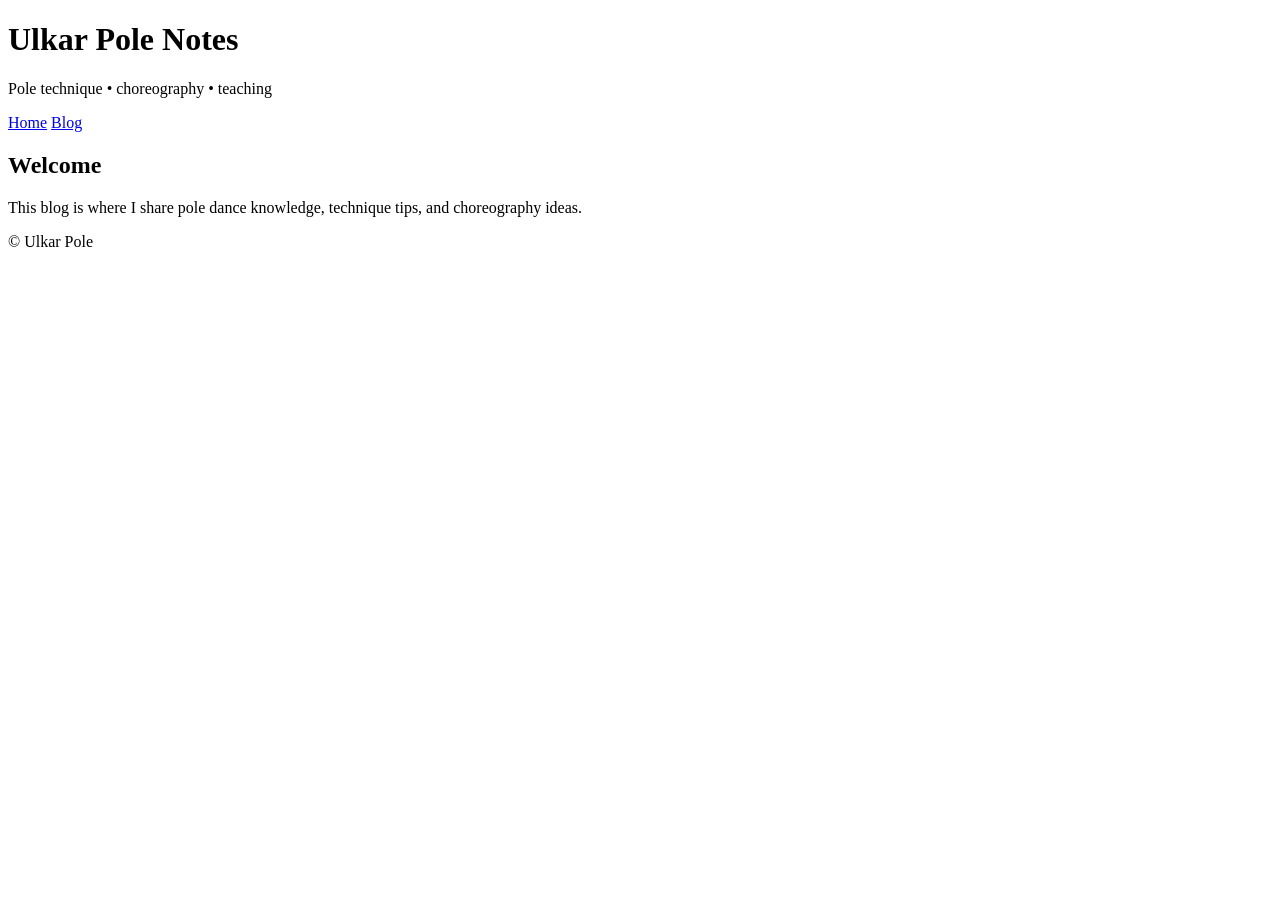
==== index.html @ 2f4f3c85 "Hello World" ====
<!DOCTYPE html>
<html>
<head>
<title>Ulkar Pole Notes</title>
<link rel="stylesheet" href="style.css">
</head>

<body>

<header>
<h1>Ulkar Pole Notes</h1>
<p>Pole technique • choreography • teaching</p>
</header>

<nav>
<a href="index.html">Home</a>
<a href="posts.html">Blog</a>
</nav>

<section>

<h2>Welcome</h2>

<p>This blog is where I share pole dance knowledge, technique tips, and choreography ideas.</p>

</section>

<footer>
<p>© Ulkar Pole</p>
</footer>

</body>
</html>
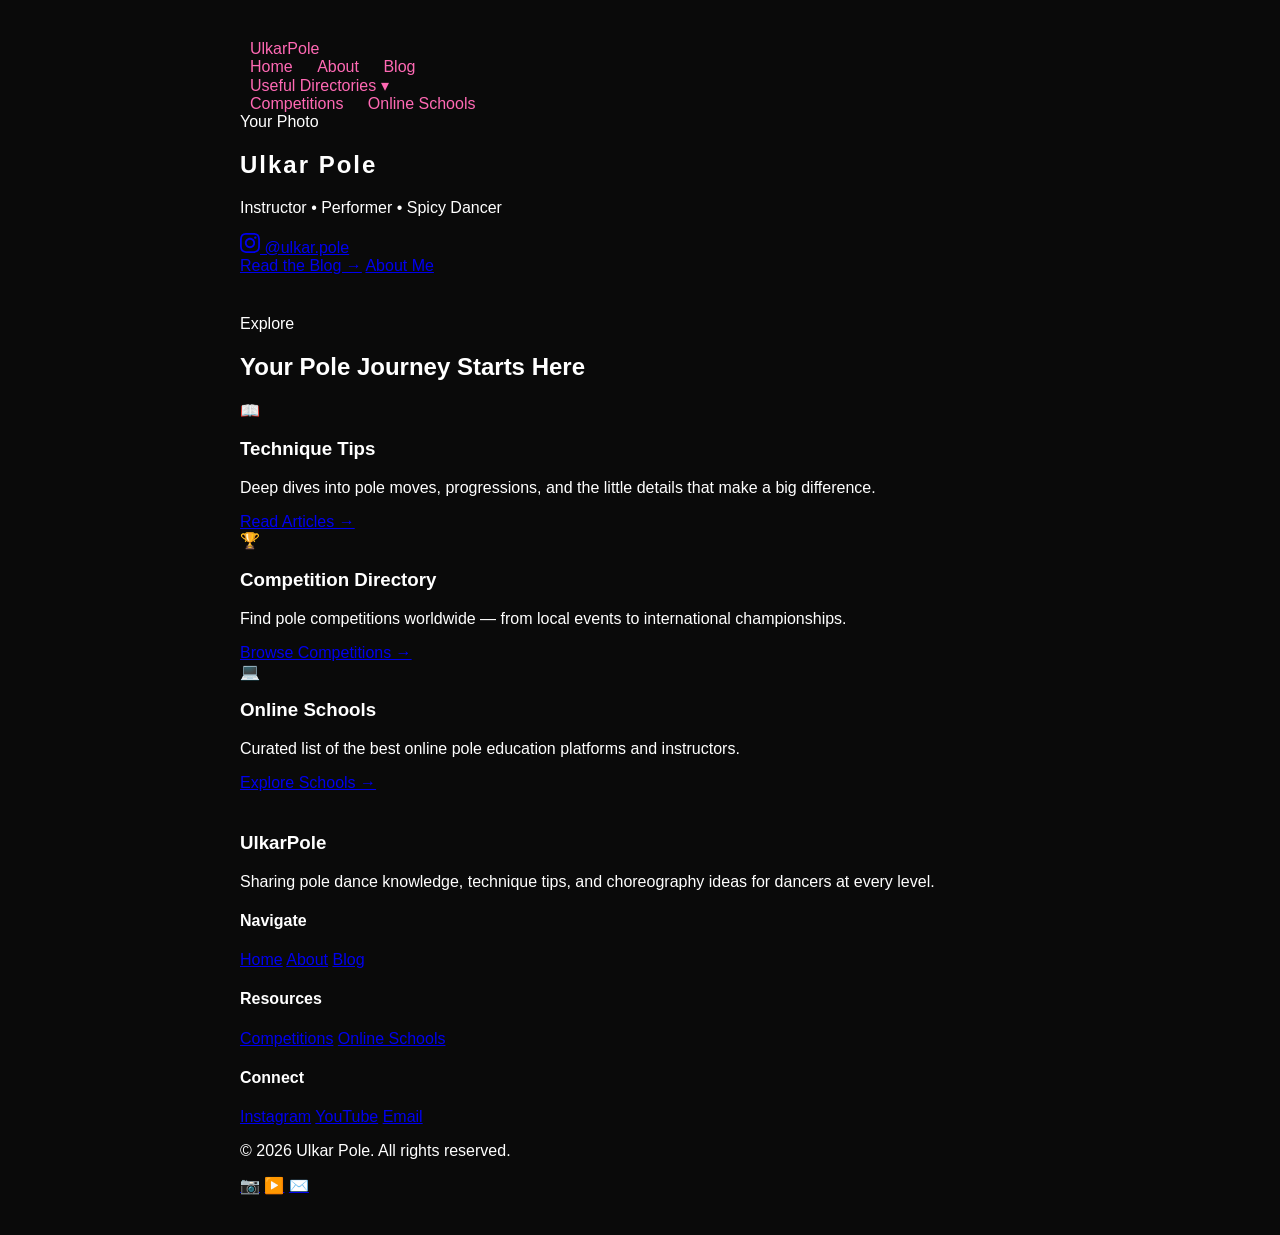
==== commit 51e0e0be: "Update index.html" ====
--- a/index.html
+++ b/index.html
@@ -1,33 +1,137 @@
 <!DOCTYPE html>
-<html>
+<html lang="en">
 <head>
-<title>Ulkar Pole Notes</title>
-<link rel="stylesheet" href="style.css">
+  <meta charset="UTF-8">
+  <meta name="viewport" content="width=device-width, initial-scale=1.0">
+  <title>Ulkar Pole | Pole Dance Technique & Artistry</title>
+  <link rel="stylesheet" href="styles.css">
+  <link rel="preconnect" href="https://fonts.googleapis.com">
+  <link rel="preconnect" href="https://fonts.gstatic.com" crossorigin>
+  <link href="https://fonts.googleapis.com/css2?family=Outfit:wght@300;400;500;600;700;800&family=Playfair+Display:ital,wght@0,400;0,600;1,400&display=swap" rel="stylesheet">
 </head>
 
 <body>
 
-<header>
-<h1>Ulkar Pole Notes</h1>
-<p>Pole technique • choreography • teaching</p>
-</header>
+  <!-- Navigation -->
+  <nav>
+    <a href="index.html" class="nav-logo">Ulkar<span>Pole</span></a>
+    <div class="nav-links">
+      <a href="index.html" class="active">Home</a>
+      <a href="about.html">About</a>
+      <a href="blog.html">Blog</a>
+      <div class="nav-dropdown">
+        <a href="#" class="nav-dropdown-trigger">Useful Directories ▾</a>
+        <div class="nav-dropdown-menu">
+          <a href="competitions.html">Competitions</a>
+          <a href="schools.html">Online Schools</a>
+        </div>
+      </div>
+    </div>
+    <div class="nav-toggle" onclick="toggleMenu()">
+      <span></span>
+      <span></span>
+      <span></span>
+    </div>
+  </nav>
 
-<nav>
-<a href="index.html">Home</a>
-<a href="posts.html">Blog</a>
-</nav>
+  <!-- Hero Section -->
+  <section class="hero">
+    <div class="hero-content">
+      <!-- Profile Photo -->
+      <div class="hero-photo">
+        <img src="images/profile.jpg" alt="Ulkar" onerror="this.style.display='none'; this.nextElementSibling.style.display='flex';">
+        <div class="hero-photo-placeholder">
+          <span>Your Photo</span>
+        </div>
+      </div>
+      
+      <h1>Ulkar Pole</h1>
+      <p class="tagline">Instructor • Performer • Spicy Dancer</p>
+      
+      <!-- Instagram Link -->
+      <a href="https://instagram.com/ulkar.pole" target="_blank" class="instagram-link">
+        <svg width="20" height="20" viewBox="0 0 24 24" fill="currentColor">
+          <path d="M12 2.163c3.204 0 3.584.012 4.85.07 3.252.148 4.771 1.691 4.919 4.919.058 1.265.069 1.645.069 4.849 0 3.205-.012 3.584-.069 4.849-.149 3.225-1.664 4.771-4.919 4.919-1.266.058-1.644.07-4.85.07-3.204 0-3.584-.012-4.849-.07-3.26-.149-4.771-1.699-4.919-4.92-.058-1.265-.07-1.644-.07-4.849 0-3.204.013-3.583.07-4.849.149-3.227 1.664-4.771 4.919-4.919 1.266-.057 1.645-.069 4.849-.069zm0-2.163c-3.259 0-3.667.014-4.947.072-4.358.2-6.78 2.618-6.98 6.98-.059 1.281-.073 1.689-.073 4.948 0 3.259.014 3.668.072 4.948.2 4.358 2.618 6.78 6.98 6.98 1.281.058 1.689.072 4.948.072 3.259 0 3.668-.014 4.948-.072 4.354-.2 6.782-2.618 6.979-6.98.059-1.28.073-1.689.073-4.948 0-3.259-.014-3.667-.072-4.947-.196-4.354-2.617-6.78-6.979-6.98-1.281-.059-1.69-.073-4.949-.073zm0 5.838c-3.403 0-6.162 2.759-6.162 6.162s2.759 6.163 6.162 6.163 6.162-2.759 6.162-6.163c0-3.403-2.759-6.162-6.162-6.162zm0 10.162c-2.209 0-4-1.79-4-4 0-2.209 1.791-4 4-4s4 1.791 4 4c0 2.21-1.791 4-4 4zm6.406-11.845c-.796 0-1.441.645-1.441 1.44s.645 1.44 1.441 1.44c.795 0 1.439-.645 1.439-1.44s-.644-1.44-1.439-1.44z"/>
+        </svg>
+        @ulkar.pole
+      </a>
+      
+      <div class="hero-buttons">
+        <a href="blog.html" class="btn btn-primary">Read the Blog →</a>
+        <a href="about.html" class="btn btn-secondary">About Me</a>
+      </div>
+    </div>
+  </section>
 
-<section>
+  <!-- Featured Section -->
+  <section class="container">
+    <span class="section-title">Explore</span>
+    <h2 class="section-heading">Your Pole Journey Starts Here</h2>
+    
+    <div class="cards-grid">
+      <div class="card">
+        <div class="card-icon">📖</div>
+        <h3>Technique Tips</h3>
+        <p>Deep dives into pole moves, progressions, and the little details that make a big difference.</p>
+        <a href="blog.html" class="card-link">Read Articles →</a>
+      </div>
+      
+      <div class="card">
+        <div class="card-icon">🏆</div>
+        <h3>Competition Directory</h3>
+        <p>Find pole competitions worldwide — from local events to international championships.</p>
+        <a href="competitions.html" class="card-link">Browse Competitions →</a>
+      </div>
+      
+      <div class="card">
+        <div class="card-icon">💻</div>
+        <h3>Online Schools</h3>
+        <p>Curated list of the best online pole education platforms and instructors.</p>
+        <a href="schools.html" class="card-link">Explore Schools →</a>
+      </div>
+    </div>
+  </section>
 
-<h2>Welcome</h2>
+  <!-- Footer -->
+  <footer>
+    <div class="footer-content">
+      <div class="footer-brand">
+        <h3>Ulkar<span>Pole</span></h3>
+        <p>Sharing pole dance knowledge, technique tips, and choreography ideas for dancers at every level.</p>
+      </div>
+      <div class="footer-links">
+        <h4>Navigate</h4>
+        <a href="index.html">Home</a>
+        <a href="about.html">About</a>
+        <a href="blog.html">Blog</a>
+      </div>
+      <div class="footer-links">
+        <h4>Resources</h4>
+        <a href="competitions.html">Competitions</a>
+        <a href="schools.html">Online Schools</a>
+      </div>
+      <div class="footer-links">
+        <h4>Connect</h4>
+        <a href="#">Instagram</a>
+        <a href="#">YouTube</a>
+        <a href="#">Email</a>
+      </div>
+    </div>
+    <div class="footer-bottom">
+      <p>© 2026 Ulkar Pole. All rights reserved.</p>
+      <div class="social-links">
+        <a href="#" title="Instagram">📷</a>
+        <a href="#" title="YouTube">▶️</a>
+        <a href="#" title="Email">✉️</a>
+      </div>
+    </div>
+  </footer>
 
-<p>This blog is where I share pole dance knowledge, technique tips, and choreography ideas.</p>
-
-</section>
-
-<footer>
-<p>© Ulkar Pole</p>
-</footer>
+  <script>
+    function toggleMenu() {
+      document.querySelector('.nav-links').classList.toggle('active');
+    }
+  </script>
 
 </body>
-</html>+</html>
--- a/styles.css
+++ b/styles.css
@@ -0,0 +1,27 @@
+body {
+font-family: Arial;
+background: #0a0a0a;
+color: white;
+max-width: 800px;
+margin: auto;
+padding: 40px;
+}
+
+header {
+text-align: center;
+margin-bottom: 40px;
+}
+
+nav a {
+margin: 10px;
+color: hotpink;
+text-decoration: none;
+}
+
+section {
+margin-bottom: 40px;
+}
+
+h1 {
+letter-spacing: 2px;
+}
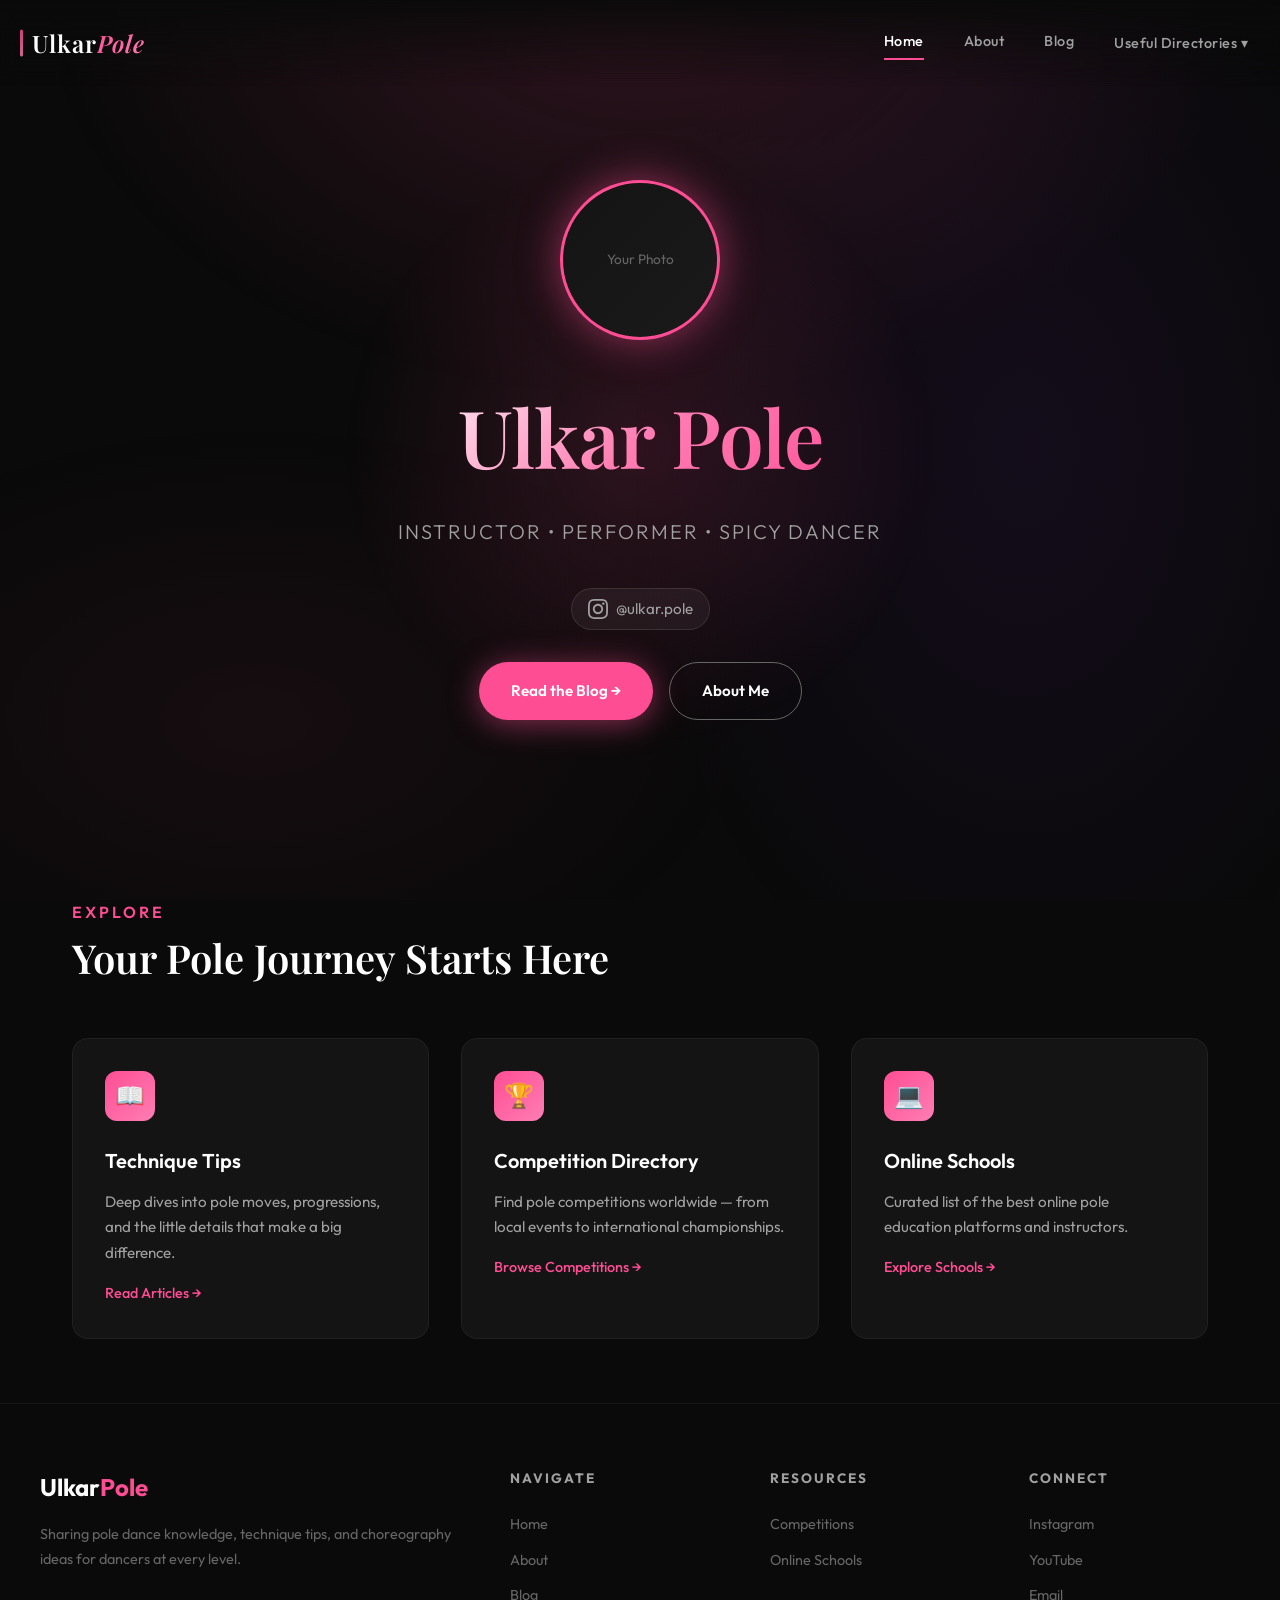
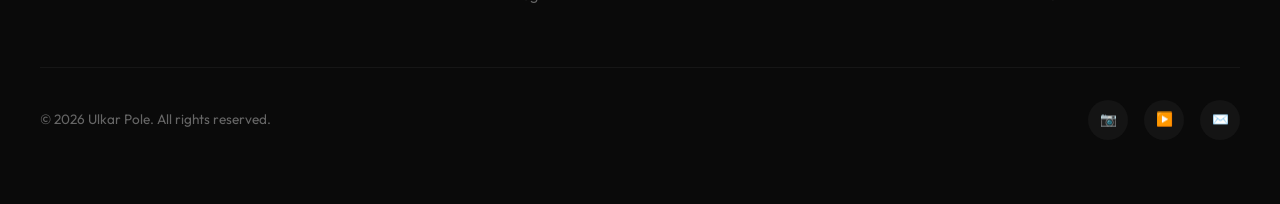
==== commit a1bea476: "updated site" ====
--- a/index.html
+++ b/index.html
@@ -134,4 +134,4 @@
   </script>
 
 </body>
-</html>
+</html>
--- a/styles.css
+++ b/styles.css
@@ -1,27 +1,1036 @@
+/* ===== CSS RESET & BASE ===== */
+*, *::before, *::after {
+  box-sizing: border-box;
+  margin: 0;
+  padding: 0;
+}
+
+:root {
+  --bg-dark: #0a0a0a;
+  --bg-card: #141414;
+  --bg-card-hover: #1a1a1a;
+  --accent: #ff4d94;
+  --accent-glow: #ff4d9480;
+  --accent-light: #ff7eb3;
+  --text-primary: #ffffff;
+  --text-secondary: #a0a0a0;
+  --text-muted: #666666;
+  --spotlight-1: radial-gradient(ellipse 600px 400px at 50% 0%, rgba(255, 77, 148, 0.15), transparent);
+  --spotlight-2: radial-gradient(ellipse 400px 600px at 80% 50%, rgba(138, 43, 226, 0.08), transparent);
+  --spotlight-3: radial-gradient(ellipse 500px 300px at 20% 80%, rgba(255, 77, 148, 0.05), transparent);
+}
+
+html {
+  scroll-behavior: smooth;
+}
+
 body {
-font-family: Arial;
-background: #0a0a0a;
-color: white;
-max-width: 800px;
-margin: auto;
-padding: 40px;
-}
-
-header {
-text-align: center;
-margin-bottom: 40px;
-}
-
-nav a {
-margin: 10px;
-color: hotpink;
-text-decoration: none;
-}
-
+  font-family: 'Outfit', -apple-system, BlinkMacSystemFont, 'Segoe UI', Roboto, sans-serif;
+  background: var(--bg-dark);
+  color: var(--text-primary);
+  line-height: 1.6;
+  min-height: 100vh;
+  overflow-x: hidden;
+}
+
+/* ===== SPOTLIGHT BACKGROUND ===== */
+body::before {
+  content: '';
+  position: fixed;
+  top: 0;
+  left: 0;
+  right: 0;
+  bottom: 0;
+  background: 
+    var(--spotlight-1),
+    var(--spotlight-2),
+    var(--spotlight-3);
+  pointer-events: none;
+  z-index: -1;
+}
+
+/* ===== NAVIGATION ===== */
+nav {
+  position: fixed;
+  top: 0;
+  left: 0;
+  right: 0;
+  z-index: 1000;
+  padding: 1.5rem 2rem;
+  display: flex;
+  justify-content: space-between;
+  align-items: center;
+  background: linear-gradient(to bottom, rgba(10, 10, 10, 0.95), transparent);
+  backdrop-filter: blur(10px);
+}
+
+.nav-logo {
+  font-family: 'Playfair Display', serif;
+  font-size: 1.5rem;
+  font-weight: 600;
+  color: var(--text-primary);
+  text-decoration: none;
+  letter-spacing: 1px;
+  position: relative;
+  display: inline-flex;
+  align-items: center;
+  transition: all 0.3s ease;
+}
+
+.nav-logo::before {
+  content: '';
+  position: absolute;
+  left: -12px;
+  top: 50%;
+  transform: translateY(-50%);
+  width: 3px;
+  height: 70%;
+  background: linear-gradient(to bottom, var(--accent), var(--accent-light));
+  border-radius: 2px;
+  opacity: 0.8;
+}
+
+.nav-logo span {
+  background: linear-gradient(135deg, var(--accent), var(--accent-light));
+  -webkit-background-clip: text;
+  -webkit-text-fill-color: transparent;
+  background-clip: text;
+  font-style: italic;
+}
+
+.nav-logo:hover {
+  transform: translateX(3px);
+}
+
+.nav-logo:hover::before {
+  height: 100%;
+  opacity: 1;
+}
+
+.nav-links {
+  display: flex;
+  gap: 2.5rem;
+}
+
+.nav-links a {
+  color: var(--text-secondary);
+  text-decoration: none;
+  font-size: 0.9rem;
+  font-weight: 500;
+  letter-spacing: 0.5px;
+  transition: color 0.3s ease;
+  position: relative;
+}
+
+.nav-links a::after {
+  content: '';
+  position: absolute;
+  bottom: -4px;
+  left: 0;
+  width: 0;
+  height: 2px;
+  background: var(--accent);
+  transition: width 0.3s ease;
+}
+
+.nav-links a:hover,
+.nav-links a.active {
+  color: var(--text-primary);
+}
+
+.nav-links a:hover::after,
+.nav-links a.active::after {
+  width: 100%;
+}
+
+/* Navigation Dropdown */
+.nav-dropdown {
+  position: relative;
+}
+
+.nav-dropdown-trigger {
+  cursor: pointer;
+}
+
+.nav-dropdown-trigger::after {
+  display: none !important;
+}
+
+.nav-dropdown-menu {
+  position: absolute;
+  top: 100%;
+  left: 50%;
+  transform: translateX(-50%);
+  background: rgba(20, 20, 20, 0.98);
+  border: 1px solid rgba(255, 255, 255, 0.1);
+  border-radius: 12px;
+  padding: 0.75rem 0;
+  min-width: 180px;
+  opacity: 0;
+  visibility: hidden;
+  transition: all 0.3s ease;
+  margin-top: 0.5rem;
+  backdrop-filter: blur(10px);
+}
+
+.nav-dropdown:hover .nav-dropdown-menu {
+  opacity: 1;
+  visibility: visible;
+}
+
+.nav-dropdown-menu a {
+  display: block;
+  padding: 0.6rem 1.25rem;
+  font-size: 0.85rem;
+}
+
+.nav-dropdown-menu a::after {
+  display: none;
+}
+
+.nav-dropdown-menu a:hover {
+  background: rgba(255, 77, 148, 0.1);
+}
+
+/* Mobile Menu */
+.nav-toggle {
+  display: none;
+  flex-direction: column;
+  gap: 5px;
+  cursor: pointer;
+  padding: 5px;
+}
+
+.nav-toggle span {
+  width: 25px;
+  height: 2px;
+  background: var(--text-primary);
+  transition: all 0.3s ease;
+}
+
+/* ===== HERO SECTION ===== */
+.hero {
+  min-height: 100vh;
+  display: flex;
+  flex-direction: column;
+  justify-content: center;
+  align-items: center;
+  text-align: center;
+  padding: 2rem;
+  position: relative;
+}
+
+.hero::before {
+  content: '';
+  position: absolute;
+  width: 600px;
+  height: 600px;
+  background: radial-gradient(circle, var(--accent-glow), transparent 70%);
+  top: 50%;
+  left: 50%;
+  transform: translate(-50%, -50%);
+  opacity: 0.3;
+  animation: pulse 8s ease-in-out infinite;
+}
+
+@keyframes pulse {
+  0%, 100% { transform: translate(-50%, -50%) scale(1); opacity: 0.3; }
+  50% { transform: translate(-50%, -50%) scale(1.1); opacity: 0.4; }
+}
+
+.hero-content {
+  position: relative;
+  z-index: 1;
+  max-width: 800px;
+}
+
+/* Hero Photo */
+.hero-photo {
+  width: 160px;
+  height: 160px;
+  margin: 0 auto 2rem;
+  position: relative;
+}
+
+.hero-photo img {
+  width: 100%;
+  height: 100%;
+  object-fit: cover;
+  border-radius: 50%;
+  border: 3px solid var(--accent);
+  box-shadow: 0 0 40px var(--accent-glow);
+}
+
+.hero-photo-placeholder {
+  width: 100%;
+  height: 100%;
+  border-radius: 50%;
+  background: linear-gradient(135deg, var(--bg-card) 0%, var(--bg-card-hover) 100%);
+  border: 3px solid var(--accent);
+  box-shadow: 0 0 40px var(--accent-glow);
+  display: flex;
+  align-items: center;
+  justify-content: center;
+  color: var(--text-muted);
+  font-size: 0.85rem;
+  text-align: center;
+}
+
+/* Instagram Link */
+.instagram-link {
+  display: inline-flex;
+  align-items: center;
+  gap: 0.5rem;
+  color: var(--text-secondary);
+  text-decoration: none;
+  font-size: 0.95rem;
+  margin-bottom: 2rem;
+  padding: 0.5rem 1rem;
+  border-radius: 30px;
+  background: rgba(255, 255, 255, 0.05);
+  border: 1px solid rgba(255, 255, 255, 0.1);
+  transition: all 0.3s ease;
+}
+
+.instagram-link:hover {
+  color: var(--accent);
+  border-color: var(--accent);
+  background: rgba(255, 77, 148, 0.1);
+}
+
+.instagram-link svg {
+  transition: transform 0.3s ease;
+}
+
+.instagram-link:hover svg {
+  transform: scale(1.1);
+}
+
+.hero h1 {
+  font-family: 'Playfair Display', Georgia, serif;
+  font-size: clamp(2.5rem, 8vw, 5rem);
+  font-weight: 600;
+  letter-spacing: -1px;
+  margin-bottom: 1rem;
+  background: linear-gradient(135deg, var(--text-primary) 0%, var(--accent-light) 50%, var(--accent) 100%);
+  -webkit-background-clip: text;
+  -webkit-text-fill-color: transparent;
+  background-clip: text;
+}
+
+.hero .tagline {
+  font-size: clamp(1rem, 2.5vw, 1.25rem);
+  color: var(--text-secondary);
+  margin-bottom: 2.5rem;
+  font-weight: 300;
+  letter-spacing: 2px;
+  text-transform: uppercase;
+}
+
+.hero-buttons {
+  display: flex;
+  gap: 1rem;
+  justify-content: center;
+  flex-wrap: wrap;
+}
+
+/* ===== BUTTONS ===== */
+.btn {
+  display: inline-flex;
+  align-items: center;
+  gap: 0.5rem;
+  padding: 1rem 2rem;
+  border-radius: 50px;
+  font-size: 0.95rem;
+  font-weight: 600;
+  text-decoration: none;
+  transition: all 0.3s ease;
+  cursor: pointer;
+  border: none;
+}
+
+.btn-primary {
+  background: var(--accent);
+  color: var(--text-primary);
+  box-shadow: 0 4px 30px var(--accent-glow);
+}
+
+.btn-primary:hover {
+  transform: translateY(-2px);
+  box-shadow: 0 8px 40px var(--accent-glow);
+}
+
+.btn-secondary {
+  background: transparent;
+  color: var(--text-primary);
+  border: 1px solid var(--text-muted);
+}
+
+.btn-secondary:hover {
+  border-color: var(--accent);
+  color: var(--accent);
+}
+
+/* ===== CONTAINER ===== */
+.container {
+  max-width: 1200px;
+  margin: 0 auto;
+  padding: 0 2rem;
+}
+
+/* ===== PAGE HEADER ===== */
+.page-header {
+  padding: 8rem 2rem 4rem;
+  text-align: center;
+  position: relative;
+}
+
+.page-header::before {
+  content: '';
+  position: absolute;
+  width: 400px;
+  height: 400px;
+  background: radial-gradient(circle, var(--accent-glow), transparent 70%);
+  top: 0;
+  left: 50%;
+  transform: translateX(-50%);
+  opacity: 0.2;
+}
+
+.page-header h1 {
+  font-family: 'Playfair Display', Georgia, serif;
+  font-size: clamp(2rem, 5vw, 3.5rem);
+  font-weight: 600;
+  margin-bottom: 1rem;
+  position: relative;
+}
+
+.page-header p {
+  color: var(--text-secondary);
+  font-size: 1.1rem;
+  max-width: 600px;
+  margin: 0 auto;
+  position: relative;
+}
+
+/* ===== SECTIONS ===== */
 section {
-margin-bottom: 40px;
-}
-
-h1 {
-letter-spacing: 2px;
+  padding: 5rem 0;
+}
+
+.section-title {
+  font-size: 1rem;
+  font-weight: 600;
+  color: var(--accent);
+  text-transform: uppercase;
+  letter-spacing: 3px;
+  margin-bottom: 0.5rem;
+}
+
+.section-heading {
+  font-family: 'Playfair Display', Georgia, serif;
+  font-size: clamp(1.75rem, 4vw, 2.5rem);
+  font-weight: 600;
+  margin-bottom: 3rem;
+}
+
+/* ===== CARDS GRID ===== */
+.cards-grid {
+  display: grid;
+  grid-template-columns: repeat(auto-fill, minmax(320px, 1fr));
+  gap: 2rem;
+}
+
+.card {
+  background: var(--bg-card);
+  border-radius: 16px;
+  padding: 2rem;
+  border: 1px solid rgba(255, 255, 255, 0.05);
+  transition: all 0.3s ease;
+  position: relative;
+  overflow: hidden;
+}
+
+.card::before {
+  content: '';
+  position: absolute;
+  top: 0;
+  left: 0;
+  right: 0;
+  height: 3px;
+  background: linear-gradient(90deg, var(--accent), var(--accent-light));
+  opacity: 0;
+  transition: opacity 0.3s ease;
+}
+
+.card:hover {
+  background: var(--bg-card-hover);
+  transform: translateY(-4px);
+  border-color: rgba(255, 77, 148, 0.2);
+}
+
+.card:hover::before {
+  opacity: 1;
+}
+
+.card-icon {
+  width: 50px;
+  height: 50px;
+  background: linear-gradient(135deg, var(--accent), var(--accent-light));
+  border-radius: 12px;
+  display: flex;
+  align-items: center;
+  justify-content: center;
+  font-size: 1.5rem;
+  margin-bottom: 1.5rem;
+}
+
+.card h3 {
+  font-size: 1.25rem;
+  font-weight: 600;
+  margin-bottom: 0.75rem;
+}
+
+.card p {
+  color: var(--text-secondary);
+  font-size: 0.95rem;
+  line-height: 1.7;
+}
+
+.card-meta {
+  display: flex;
+  gap: 1rem;
+  margin-top: 1.5rem;
+  padding-top: 1.5rem;
+  border-top: 1px solid rgba(255, 255, 255, 0.05);
+}
+
+.card-tag {
+  font-size: 0.8rem;
+  padding: 0.25rem 0.75rem;
+  background: rgba(255, 77, 148, 0.15);
+  color: var(--accent-light);
+  border-radius: 20px;
+}
+
+.card-link {
+  color: var(--accent);
+  text-decoration: none;
+  font-size: 0.9rem;
+  font-weight: 500;
+  display: inline-flex;
+  align-items: center;
+  gap: 0.5rem;
+  margin-top: 1rem;
+  transition: gap 0.3s ease;
+}
+
+.card-link:hover {
+  gap: 0.75rem;
+}
+
+/* ===== ABOUT PAGE ===== */
+.about-content {
+  display: grid;
+  grid-template-columns: 1fr 1.5fr;
+  gap: 4rem;
+  align-items: start;
+  padding: 2rem 0 5rem;
+}
+
+.about-image {
+  position: relative;
+}
+
+.about-image-placeholder {
+  aspect-ratio: 3/4;
+  background: linear-gradient(135deg, var(--bg-card) 0%, var(--bg-card-hover) 100%);
+  border-radius: 20px;
+  border: 1px solid rgba(255, 255, 255, 0.05);
+  display: flex;
+  align-items: center;
+  justify-content: center;
+  color: var(--text-muted);
+  font-size: 3rem;
+  position: relative;
+  overflow: hidden;
+}
+
+.about-image-placeholder::before {
+  content: '';
+  position: absolute;
+  inset: 0;
+  background: linear-gradient(135deg, transparent, var(--accent-glow));
+  opacity: 0.3;
+}
+
+.about-text h2 {
+  font-size: 2rem;
+  margin-bottom: 1.5rem;
+}
+
+.about-text p {
+  color: var(--text-secondary);
+  margin-bottom: 1.5rem;
+  font-size: 1.05rem;
+  line-height: 1.8;
+}
+
+.about-stats {
+  display: grid;
+  grid-template-columns: repeat(3, 1fr);
+  gap: 2rem;
+  margin-top: 3rem;
+  padding-top: 3rem;
+  border-top: 1px solid rgba(255, 255, 255, 0.1);
+}
+
+.stat {
+  text-align: center;
+}
+
+.stat-number {
+  font-size: 2.5rem;
+  font-weight: 700;
+  color: var(--accent);
+  display: block;
+}
+
+.stat-label {
+  font-size: 0.85rem;
+  color: var(--text-muted);
+  text-transform: uppercase;
+  letter-spacing: 1px;
+}
+
+/* ===== DIRECTORY LISTS ===== */
+.directory-filters {
+  display: flex;
+  gap: 1rem;
+  flex-wrap: wrap;
+  margin-bottom: 3rem;
+}
+
+.filter-btn {
+  padding: 0.6rem 1.25rem;
+  background: var(--bg-card);
+  border: 1px solid rgba(255, 255, 255, 0.1);
+  color: var(--text-secondary);
+  border-radius: 30px;
+  font-size: 0.85rem;
+  cursor: pointer;
+  transition: all 0.3s ease;
+}
+
+.filter-btn:hover,
+.filter-btn.active {
+  background: var(--accent);
+  color: var(--text-primary);
+  border-color: var(--accent);
+}
+
+.directory-item {
+  display: grid;
+  grid-template-columns: auto 1fr auto;
+  gap: 1.5rem;
+  align-items: center;
+  padding: 1.5rem 2rem;
+  background: var(--bg-card);
+  border-radius: 12px;
+  margin-bottom: 1rem;
+  border: 1px solid rgba(255, 255, 255, 0.05);
+  transition: all 0.3s ease;
+}
+
+.directory-item:hover {
+  background: var(--bg-card-hover);
+  border-color: rgba(255, 77, 148, 0.2);
+}
+
+.directory-logo {
+  width: 60px;
+  height: 60px;
+  background: linear-gradient(135deg, #1a1a1a, #2a2a2a);
+  border-radius: 12px;
+  display: flex;
+  align-items: center;
+  justify-content: center;
+  font-weight: 700;
+  color: var(--accent);
+}
+
+.directory-info h3 {
+  font-size: 1.1rem;
+  margin-bottom: 0.25rem;
+}
+
+.directory-info p {
+  color: var(--text-muted);
+  font-size: 0.9rem;
+}
+
+.directory-tags {
+  display: flex;
+  gap: 0.5rem;
+  flex-wrap: wrap;
+}
+
+/* ===== BLOG ===== */
+.blog-grid {
+  display: grid;
+  grid-template-columns: repeat(auto-fill, minmax(350px, 1fr));
+  gap: 2rem;
+}
+
+.blog-card {
+  background: var(--bg-card);
+  border-radius: 16px;
+  overflow: hidden;
+  border: 1px solid rgba(255, 255, 255, 0.05);
+  transition: all 0.3s ease;
+}
+
+.blog-card:hover {
+  transform: translateY(-4px);
+  border-color: rgba(255, 77, 148, 0.2);
+}
+
+.blog-card-image {
+  height: 200px;
+  background: linear-gradient(135deg, var(--bg-card-hover), var(--bg-dark));
+  position: relative;
+  overflow: hidden;
+}
+
+.blog-card-image::before {
+  content: '';
+  position: absolute;
+  inset: 0;
+  background: linear-gradient(to top, var(--bg-card), transparent);
+}
+
+.blog-card-content {
+  padding: 1.5rem;
+}
+
+.blog-card-date {
+  font-size: 0.8rem;
+  color: var(--accent);
+  text-transform: uppercase;
+  letter-spacing: 1px;
+}
+
+.blog-card h3 {
+  font-size: 1.25rem;
+  margin: 0.75rem 0;
+}
+
+.blog-card p {
+  color: var(--text-secondary);
+  font-size: 0.95rem;
+}
+
+.blog-card a {
+  text-decoration: none;
+  color: inherit;
+}
+
+/* ===== BLOG POST PAGE ===== */
+.blog-post {
+  max-width: 800px;
+  margin: 0 auto;
+  padding: 6rem 2rem 4rem;
+}
+
+.blog-post-header {
+  text-align: center;
+  margin-bottom: 3rem;
+  padding-bottom: 2rem;
+  border-bottom: 1px solid rgba(255, 255, 255, 0.1);
+}
+
+.back-link {
+  display: inline-block;
+  color: var(--accent);
+  text-decoration: none;
+  font-size: 0.9rem;
+  margin-bottom: 1.5rem;
+  transition: opacity 0.3s ease;
+}
+
+.back-link:hover {
+  opacity: 0.8;
+}
+
+.blog-post-date {
+  display: block;
+  color: var(--text-secondary);
+  font-size: 0.9rem;
+  margin-bottom: 1rem;
+}
+
+.blog-post-header h1 {
+  font-family: 'Playfair Display', serif;
+  font-size: clamp(2rem, 5vw, 3rem);
+  font-weight: 600;
+  margin-bottom: 1rem;
+  line-height: 1.2;
+}
+
+.blog-post-subtitle {
+  color: var(--text-secondary);
+  font-size: 1.1rem;
+  max-width: 600px;
+  margin: 0 auto;
+}
+
+.blog-post-content {
+  font-size: 1.05rem;
+  line-height: 1.8;
+}
+
+.blog-post-content p {
+  margin-bottom: 1.5rem;
+  color: var(--text-secondary);
+}
+
+.blog-post-content > p:first-child {
+  font-size: 1.15rem;
+  color: var(--text-primary);
+}
+
+.blog-section {
+  margin: 3rem 0;
+  padding: 2rem;
+  background: var(--bg-card);
+  border-radius: 16px;
+  border: 1px solid rgba(255, 255, 255, 0.05);
+}
+
+.blog-section h2 {
+  font-family: 'Playfair Display', serif;
+  font-size: 1.75rem;
+  margin-bottom: 1rem;
+  color: var(--text-primary);
+}
+
+.blog-section h3 {
+  font-size: 1.1rem;
+  font-weight: 600;
+  margin: 1.5rem 0 0.75rem;
+  color: var(--accent-light);
+}
+
+.blog-section ul {
+  list-style: none;
+  margin-bottom: 1rem;
+}
+
+.blog-section ul li {
+  position: relative;
+  padding-left: 1.5rem;
+  margin-bottom: 0.5rem;
+  color: var(--text-secondary);
+}
+
+.blog-section ul li::before {
+  content: '→';
+  position: absolute;
+  left: 0;
+  color: var(--accent);
+}
+
+.blog-section ul li strong {
+  color: var(--text-primary);
+}
+
+.info-box {
+  margin-top: 1.5rem;
+  padding: 1rem 1.25rem;
+  background: rgba(255, 77, 148, 0.1);
+  border-left: 3px solid var(--accent);
+  border-radius: 0 8px 8px 0;
+}
+
+.info-box p {
+  margin: 0;
+  font-size: 0.95rem;
+}
+
+.blog-post-nav {
+  margin-top: 3rem;
+  padding-top: 2rem;
+  border-top: 1px solid rgba(255, 255, 255, 0.1);
+  text-align: center;
+}
+
+/* ===== FOOTER ===== */
+footer {
+  padding: 4rem 2rem;
+  border-top: 1px solid rgba(255, 255, 255, 0.05);
+  margin-top: 4rem;
+}
+
+.footer-content {
+  max-width: 1200px;
+  margin: 0 auto;
+  display: grid;
+  grid-template-columns: 2fr 1fr 1fr 1fr;
+  gap: 3rem;
+}
+
+.footer-brand h3 {
+  font-size: 1.5rem;
+  margin-bottom: 1rem;
+}
+
+.footer-brand h3 span {
+  color: var(--accent);
+}
+
+.footer-brand p {
+  color: var(--text-muted);
+  font-size: 0.9rem;
+  line-height: 1.7;
+}
+
+.footer-links h4 {
+  font-size: 0.85rem;
+  text-transform: uppercase;
+  letter-spacing: 2px;
+  margin-bottom: 1.5rem;
+  color: var(--text-secondary);
+}
+
+.footer-links a {
+  display: block;
+  color: var(--text-muted);
+  text-decoration: none;
+  font-size: 0.9rem;
+  margin-bottom: 0.75rem;
+  transition: color 0.3s ease;
+}
+
+.footer-links a:hover {
+  color: var(--accent);
+}
+
+.footer-bottom {
+  max-width: 1200px;
+  margin: 3rem auto 0;
+  padding-top: 2rem;
+  border-top: 1px solid rgba(255, 255, 255, 0.05);
+  display: flex;
+  justify-content: space-between;
+  align-items: center;
+  color: var(--text-muted);
+  font-size: 0.85rem;
+}
+
+.social-links {
+  display: flex;
+  gap: 1rem;
+}
+
+.social-links a {
+  width: 40px;
+  height: 40px;
+  background: var(--bg-card);
+  border-radius: 50%;
+  display: flex;
+  align-items: center;
+  justify-content: center;
+  color: var(--text-secondary);
+  text-decoration: none;
+  transition: all 0.3s ease;
+}
+
+.social-links a:hover {
+  background: var(--accent);
+  color: var(--text-primary);
+}
+
+/* ===== RESPONSIVE ===== */
+@media (max-width: 968px) {
+  .about-content {
+    grid-template-columns: 1fr;
+    gap: 2rem;
+  }
+  
+  .about-image-placeholder {
+    max-width: 400px;
+    margin: 0 auto;
+  }
+  
+  .footer-content {
+    grid-template-columns: 1fr 1fr;
+  }
+}
+
+@media (max-width: 768px) {
+  .nav-links {
+    display: none;
+    position: absolute;
+    top: 100%;
+    left: 0;
+    right: 0;
+    background: rgba(10, 10, 10, 0.98);
+    flex-direction: column;
+    padding: 2rem;
+    gap: 1.5rem;
+    border-bottom: 1px solid rgba(255, 255, 255, 0.05);
+  }
+  
+  .nav-links.active {
+    display: flex;
+  }
+  
+  .nav-toggle {
+    display: flex;
+  }
+  
+  .directory-item {
+    grid-template-columns: 1fr;
+    text-align: center;
+  }
+  
+  .directory-logo {
+    margin: 0 auto;
+  }
+  
+  .directory-tags {
+    justify-content: center;
+  }
+  
+  .footer-content {
+    grid-template-columns: 1fr;
+    text-align: center;
+  }
+  
+  .footer-bottom {
+    flex-direction: column;
+    gap: 1rem;
+  }
+  
+  .about-stats {
+    grid-template-columns: 1fr;
+    gap: 1.5rem;
+  }
+}
+
+@media (max-width: 480px) {
+  .cards-grid,
+  .blog-grid {
+    grid-template-columns: 1fr;
+  }
+  
+  .hero-buttons {
+    flex-direction: column;
+    align-items: center;
+  }
+  
+  .btn {
+    width: 100%;
+    justify-content: center;
+  }
 }
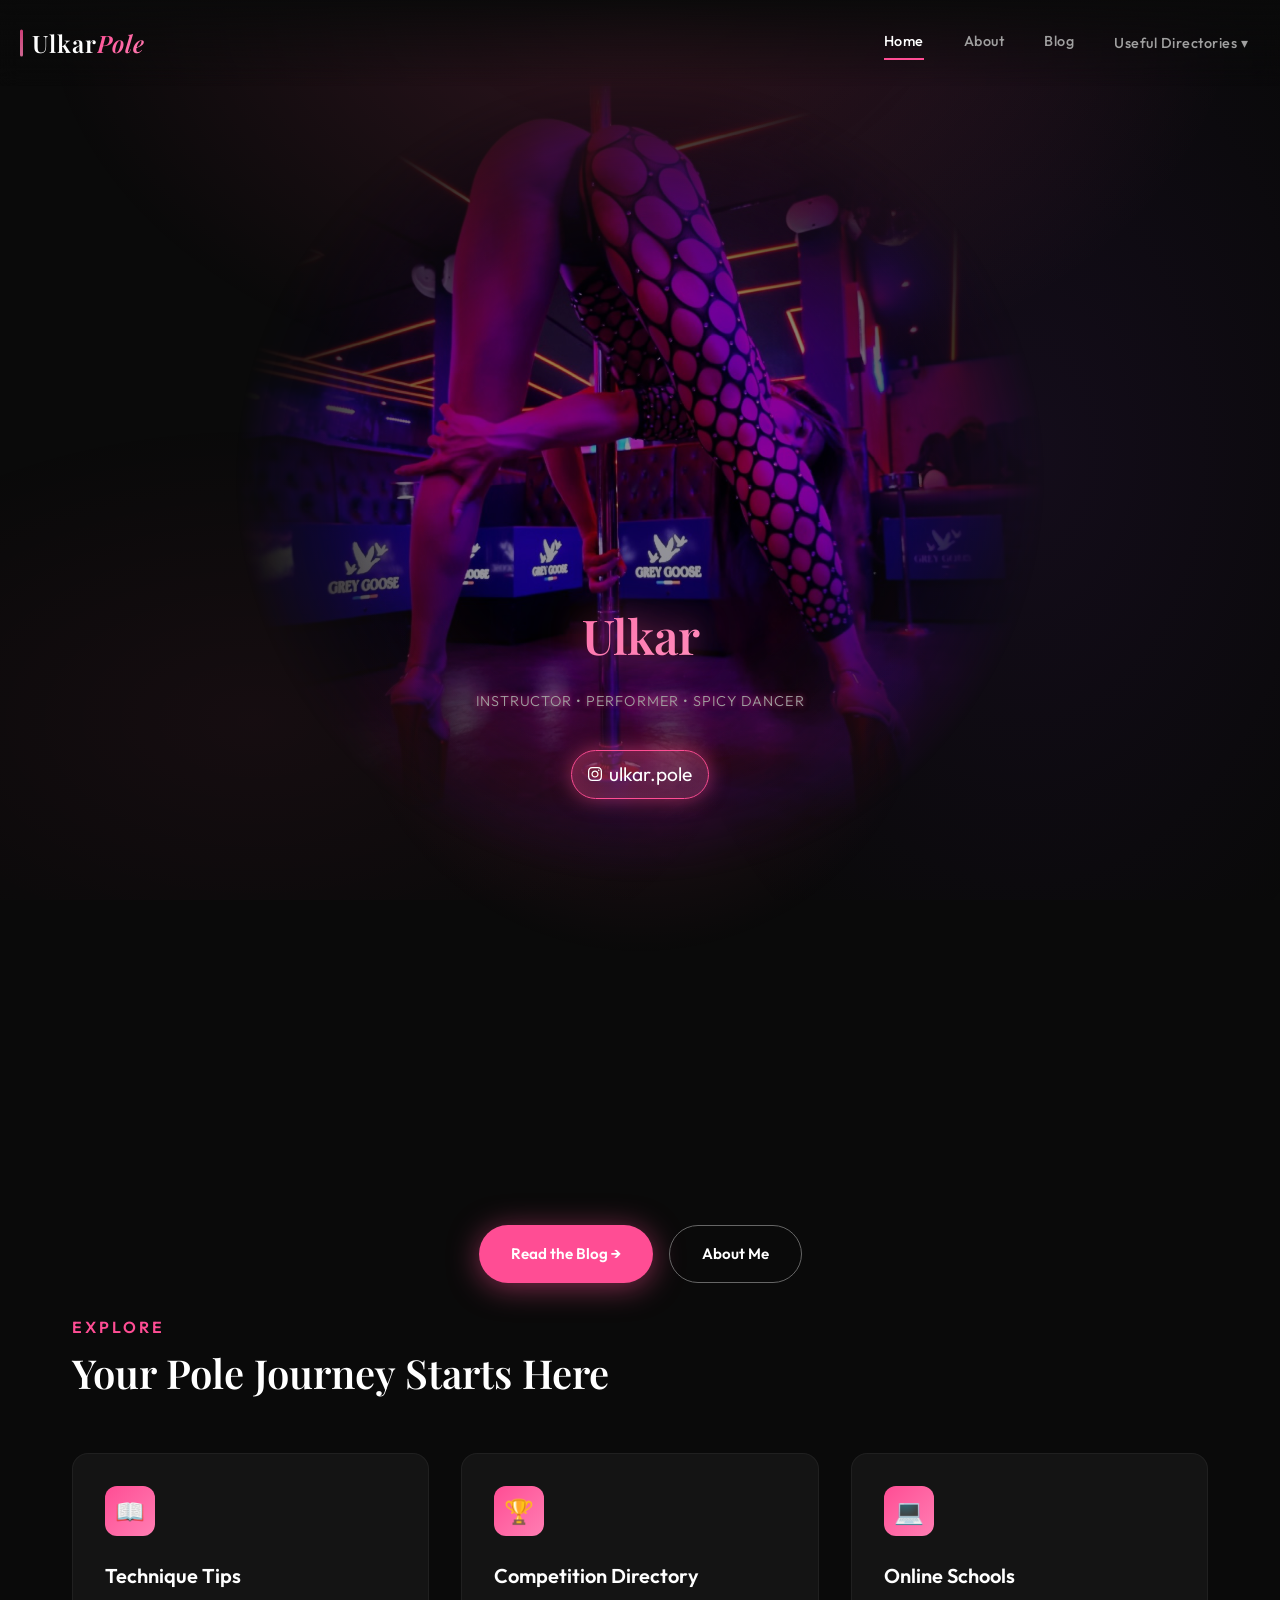
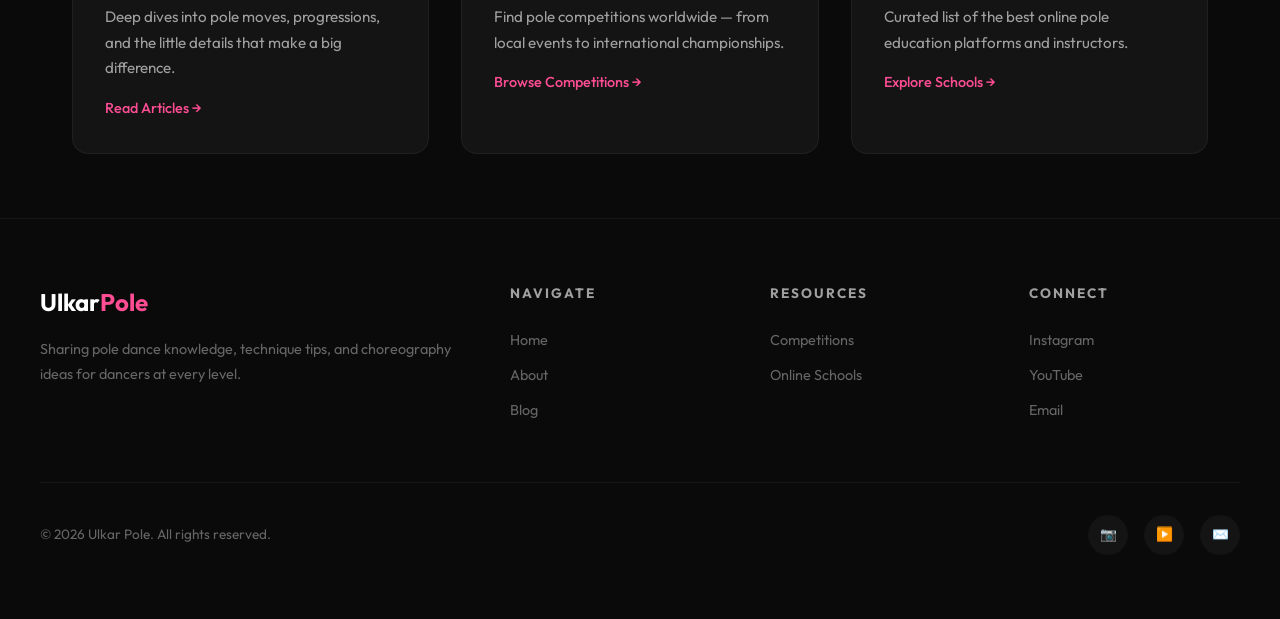
==== commit 68df4e6e: "fixed main page aesthetic" ====
--- a/index.html
+++ b/index.html
@@ -37,24 +37,20 @@
   <!-- Hero Section -->
   <section class="hero">
     <div class="hero-content">
-      <!-- Profile Photo -->
-      <div class="hero-photo">
-        <img src="images/profile.jpg" alt="Ulkar" onerror="this.style.display='none'; this.nextElementSibling.style.display='flex';">
-        <div class="hero-photo-placeholder">
-          <span>Your Photo</span>
+      <!-- Profile Photo Background -->
+      <div class="hero-photo-bg">
+        <img src="images/Profile.jpg" alt="Ulkar">
+        <div class="hero-photo-text">
+          <h1>Ulkar</h1>
+          <p class="tagline">Instructor • Performer • Spicy Dancer</p>
+          <a href="https://instagram.com/ulkar.pole" target="_blank" class="instagram-link">
+            <svg width="14" height="14" viewBox="0 0 24 24" fill="currentColor">
+              <path d="M12 2.163c3.204 0 3.584.012 4.85.07 3.252.148 4.771 1.691 4.919 4.919.058 1.265.069 1.645.069 4.849 0 3.205-.012 3.584-.069 4.849-.149 3.225-1.664 4.771-4.919 4.919-1.266.058-1.644.07-4.85.07-3.204 0-3.584-.012-4.849-.07-3.26-.149-4.771-1.699-4.919-4.92-.058-1.265-.07-1.644-.07-4.849 0-3.204.013-3.583.07-4.849.149-3.227 1.664-4.771 4.919-4.919 1.266-.057 1.645-.069 4.849-.069zm0-2.163c-3.259 0-3.667.014-4.947.072-4.358.2-6.78 2.618-6.98 6.98-.059 1.281-.073 1.689-.073 4.948 0 3.259.014 3.668.072 4.948.2 4.358 2.618 6.78 6.98 6.98 1.281.058 1.689.072 4.948.072 3.259 0 3.668-.014 4.948-.072 4.354-.2 6.782-2.618 6.979-6.98.059-1.28.073-1.689.073-4.948 0-3.259-.014-3.667-.072-4.947-.196-4.354-2.617-6.78-6.979-6.98-1.281-.059-1.69-.073-4.949-.073zm0 5.838c-3.403 0-6.162 2.759-6.162 6.162s2.759 6.163 6.162 6.163 6.162-2.759 6.162-6.163c0-3.403-2.759-6.162-6.162-6.162zm0 10.162c-2.209 0-4-1.79-4-4 0-2.209 1.791-4 4-4s4 1.791 4 4c0 2.21-1.791 4-4 4zm6.406-11.845c-.796 0-1.441.645-1.441 1.44s.645 1.44 1.441 1.44c.795 0 1.439-.645 1.439-1.44s-.644-1.44-1.439-1.44z"/>
+            </svg>
+            ulkar.pole
+          </a>
         </div>
       </div>
-      
-      <h1>Ulkar Pole</h1>
-      <p class="tagline">Instructor • Performer • Spicy Dancer</p>
-      
-      <!-- Instagram Link -->
-      <a href="https://instagram.com/ulkar.pole" target="_blank" class="instagram-link">
-        <svg width="20" height="20" viewBox="0 0 24 24" fill="currentColor">
-          <path d="M12 2.163c3.204 0 3.584.012 4.85.07 3.252.148 4.771 1.691 4.919 4.919.058 1.265.069 1.645.069 4.849 0 3.205-.012 3.584-.069 4.849-.149 3.225-1.664 4.771-4.919 4.919-1.266.058-1.644.07-4.85.07-3.204 0-3.584-.012-4.849-.07-3.26-.149-4.771-1.699-4.919-4.92-.058-1.265-.07-1.644-.07-4.849 0-3.204.013-3.583.07-4.849.149-3.227 1.664-4.771 4.919-4.919 1.266-.057 1.645-.069 4.849-.069zm0-2.163c-3.259 0-3.667.014-4.947.072-4.358.2-6.78 2.618-6.98 6.98-.059 1.281-.073 1.689-.073 4.948 0 3.259.014 3.668.072 4.948.2 4.358 2.618 6.78 6.98 6.98 1.281.058 1.689.072 4.948.072 3.259 0 3.668-.014 4.948-.072 4.354-.2 6.782-2.618 6.979-6.98.059-1.28.073-1.689.073-4.948 0-3.259-.014-3.667-.072-4.947-.196-4.354-2.617-6.78-6.979-6.98-1.281-.059-1.69-.073-4.949-.073zm0 5.838c-3.403 0-6.162 2.759-6.162 6.162s2.759 6.163 6.162 6.163 6.162-2.759 6.162-6.163c0-3.403-2.759-6.162-6.162-6.162zm0 10.162c-2.209 0-4-1.79-4-4 0-2.209 1.791-4 4-4s4 1.791 4 4c0 2.21-1.791 4-4 4zm6.406-11.845c-.796 0-1.441.645-1.441 1.44s.645 1.44 1.441 1.44c.795 0 1.439-.645 1.439-1.44s-.644-1.44-1.439-1.44z"/>
-        </svg>
-        @ulkar.pole
-      </a>
       
       <div class="hero-buttons">
         <a href="blog.html" class="btn btn-primary">Read the Blog →</a>
--- a/styles.css
+++ b/styles.css
@@ -241,39 +241,91 @@
 .hero-content {
   position: relative;
   z-index: 1;
-  max-width: 800px;
-}
-
-/* Hero Photo */
-.hero-photo {
-  width: 160px;
-  height: 160px;
-  margin: 0 auto 2rem;
-  position: relative;
-}
-
-.hero-photo img {
+  max-width: 1500px;
   width: 100%;
-  height: 100%;
-  object-fit: cover;
-  border-radius: 50%;
-  border: 3px solid var(--accent);
-  box-shadow: 0 0 40px var(--accent-glow);
-}
-
-.hero-photo-placeholder {
-  width: 100%;
-  height: 100%;
-  border-radius: 50%;
-  background: linear-gradient(135deg, var(--bg-card) 0%, var(--bg-card-hover) 100%);
-  border: 3px solid var(--accent);
-  box-shadow: 0 0 40px var(--accent-glow);
+}
+
+/* Hero Photo with Title */
+.hero-photo-bg {
+  width: 1100px;
+  height: 1100px;
+  margin: 5% auto 2rem;
+  position: relative;
   display: flex;
   align-items: center;
   justify-content: center;
-  color: var(--text-muted);
-  font-size: 0.85rem;
+}
+
+.hero-photo-bg img {
+  position: absolute;
+  width: 80%;
+  height: 80%;
+  object-fit: contain;
+  object-position: center;
+  filter: brightness(0.6);
+  top: -5%;
+  mask-image: radial-gradient(circle, black 30%, transparent 65%);
+  -webkit-mask-image: radial-gradient(circle, black 30%, transparent 65%);
+}
+
+.hero-photo-text {
+  position: relative;
+  z-index: 1;
   text-align: center;
+  padding: 1rem;
+  margin-top: 10%;
+}
+
+.hero-photo-bg h1 {
+  font-family: 'Playfair Display', Georgia, serif;
+  font-size: clamp(2rem, 6vw, 3rem);
+  font-weight: 600;
+  letter-spacing: -1px;
+  background: linear-gradient(135deg, var(--accent) 0%, var(--accent-light) 50%, #ffb6d9 100%);
+  -webkit-background-clip: text;
+  -webkit-text-fill-color: transparent;
+  background-clip: text;
+  text-shadow: none;
+  filter: drop-shadow(0 0 15px var(--accent-glow)) drop-shadow(0 0 30px rgba(255, 77, 148, 0.4));
+  margin-bottom: 0.2rem;
+}
+
+.hero-photo-bg .tagline {
+  font-size: 0.6rem;
+  color: var(--accent-light);
+  font-weight: 400;
+  letter-spacing: 0.5px;
+  text-transform: uppercase;
+  text-shadow: 0 0 10px var(--accent-glow), 0 0 20px rgba(255, 77, 148, 0.3);
+  transform: scale(0.5);
+  transform-origin: center;
+  /* white-space: nowrap; */
+}
+
+/* Instagram Link inside photo */
+.hero-photo-text .instagram-link {
+  display: inline-flex;
+  align-items: center;
+  gap: 0.4rem;
+  color: var(--text-primary);
+  text-decoration: none;
+  font-size: 1.2rem;
+  margin-top: -1.5rem;
+  margin-bottom: 0;
+  padding: 0.5rem 1rem;
+  border-radius: 25px;
+  background: linear-gradient(135deg, rgba(255, 77, 148, 0.3), rgba(255, 126, 179, 0.2));
+  border: 1px solid var(--accent);
+  box-shadow: 0 0 20px var(--accent-glow), inset 0 0 15px rgba(255, 77, 148, 0.1);
+  transition: all 0.3s ease;
+}
+
+.hero-photo-text .instagram-link:hover {
+  color: var(--text-primary);
+  border-color: var(--accent-light);
+  background: linear-gradient(135deg, rgba(255, 77, 148, 0.5), rgba(255, 126, 179, 0.3));
+  box-shadow: 0 0 30px var(--accent-glow), inset 0 0 20px rgba(255, 77,  148, 0.2);
+  transform: scale(1.05);
 }
 
 /* Instagram Link */
@@ -306,20 +358,8 @@
   transform: scale(1.1);
 }
 
-.hero h1 {
-  font-family: 'Playfair Display', Georgia, serif;
-  font-size: clamp(2.5rem, 8vw, 5rem);
-  font-weight: 600;
-  letter-spacing: -1px;
-  margin-bottom: 1rem;
-  background: linear-gradient(135deg, var(--text-primary) 0%, var(--accent-light) 50%, var(--accent) 100%);
-  -webkit-background-clip: text;
-  -webkit-text-fill-color: transparent;
-  background-clip: text;
-}
-
 .hero .tagline {
-  font-size: clamp(1rem, 2.5vw, 1.25rem);
+  font-size: clamp(1.8rem, 2.5vw, 1.25rem);
   color: var(--text-secondary);
   margin-bottom: 2.5rem;
   font-weight: 300;
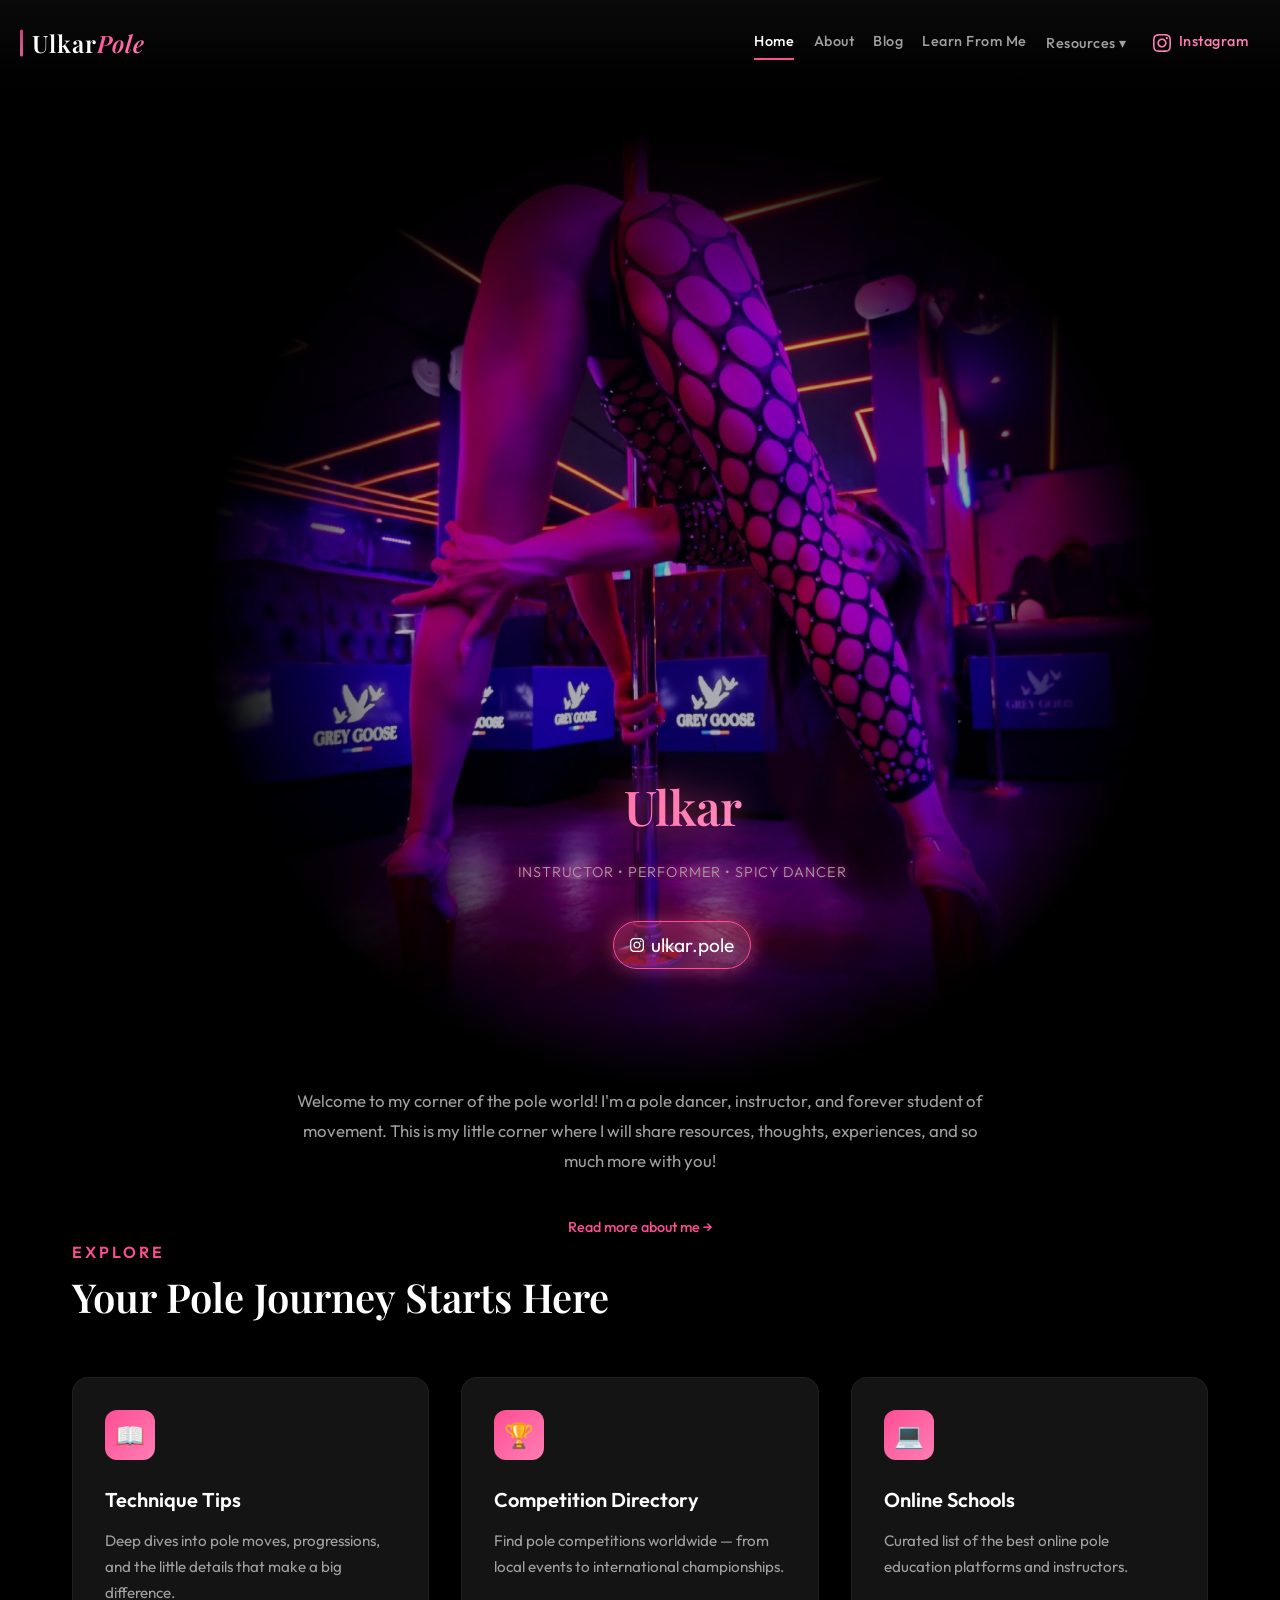
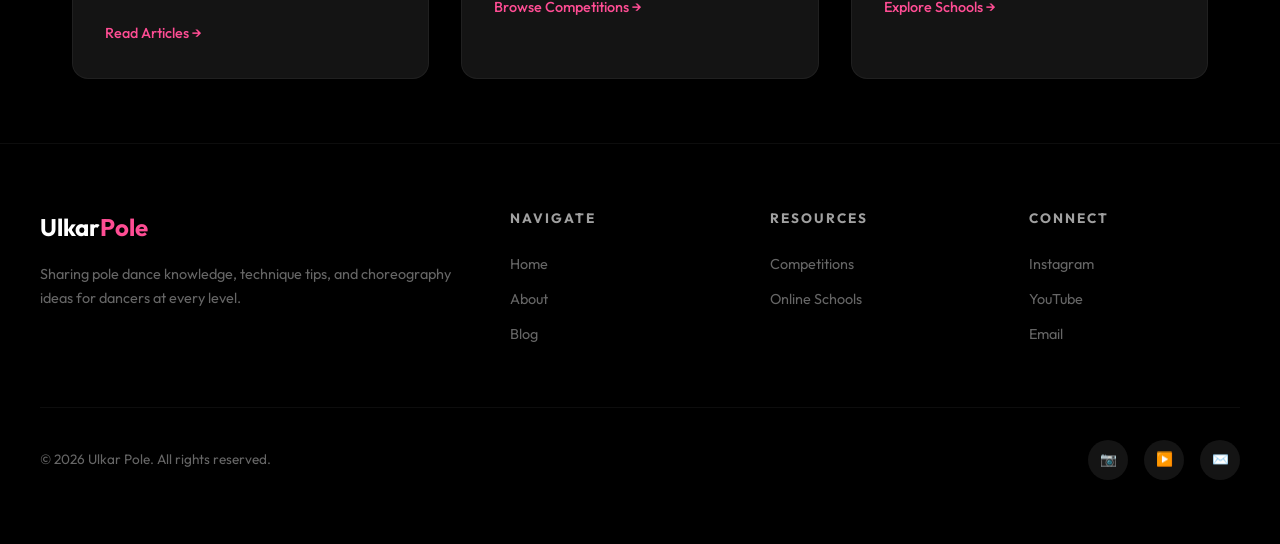
==== commit 395ed36d: "Imporved a bunch" ====
--- a/index.html
+++ b/index.html
@@ -8,31 +8,13 @@
   <link rel="preconnect" href="https://fonts.googleapis.com">
   <link rel="preconnect" href="https://fonts.gstatic.com" crossorigin>
   <link href="https://fonts.googleapis.com/css2?family=Outfit:wght@300;400;500;600;700;800&family=Playfair+Display:ital,wght@0,400;0,600;1,400&display=swap" rel="stylesheet">
+  <script src="components/loader.js"></script>
 </head>
 
 <body>
 
   <!-- Navigation -->
-  <nav>
-    <a href="index.html" class="nav-logo">Ulkar<span>Pole</span></a>
-    <div class="nav-links">
-      <a href="index.html" class="active">Home</a>
-      <a href="about.html">About</a>
-      <a href="blog.html">Blog</a>
-      <div class="nav-dropdown">
-        <a href="#" class="nav-dropdown-trigger">Useful Directories ▾</a>
-        <div class="nav-dropdown-menu">
-          <a href="competitions.html">Competitions</a>
-          <a href="schools.html">Online Schools</a>
-        </div>
-      </div>
-    </div>
-    <div class="nav-toggle" onclick="toggleMenu()">
-      <span></span>
-      <span></span>
-      <span></span>
-    </div>
-  </nav>
+  <div id="nav-placeholder"></div>
 
   <!-- Hero Section -->
   <section class="hero">
@@ -51,11 +33,15 @@
           </a>
         </div>
       </div>
-      
-      <div class="hero-buttons">
-        <a href="blog.html" class="btn btn-primary">Read the Blog →</a>
-        <a href="about.html" class="btn btn-secondary">About Me</a>
-      </div>
+    </div>
+  </section>
+
+  <!-- About Section -->
+  <section class="container about-section">
+    <div class="about-intro">
+      <p>
+        Welcome to my corner of the pole world! I'm a pole dancer, instructor, and forever student of movement. This is my little corner where I will share resources, thoughts, experiences, and so much more with you!      </p>
+      <a href="about.html" class="card-link">Read more about me →</a>
     </div>
   </section>
 
@@ -89,45 +75,8 @@
   </section>
 
   <!-- Footer -->
-  <footer>
-    <div class="footer-content">
-      <div class="footer-brand">
-        <h3>Ulkar<span>Pole</span></h3>
-        <p>Sharing pole dance knowledge, technique tips, and choreography ideas for dancers at every level.</p>
-      </div>
-      <div class="footer-links">
-        <h4>Navigate</h4>
-        <a href="index.html">Home</a>
-        <a href="about.html">About</a>
-        <a href="blog.html">Blog</a>
-      </div>
-      <div class="footer-links">
-        <h4>Resources</h4>
-        <a href="competitions.html">Competitions</a>
-        <a href="schools.html">Online Schools</a>
-      </div>
-      <div class="footer-links">
-        <h4>Connect</h4>
-        <a href="#">Instagram</a>
-        <a href="#">YouTube</a>
-        <a href="#">Email</a>
-      </div>
-    </div>
-    <div class="footer-bottom">
-      <p>© 2026 Ulkar Pole. All rights reserved.</p>
-      <div class="social-links">
-        <a href="#" title="Instagram">📷</a>
-        <a href="#" title="YouTube">▶️</a>
-        <a href="#" title="Email">✉️</a>
-      </div>
-    </div>
-  </footer>
-
-  <script>
-    function toggleMenu() {
-      document.querySelector('.nav-links').classList.toggle('active');
-    }
-  </script>
+  <!-- Footer -->
+  <div id="footer-placeholder"></div>
 
 </body>
 </html>
--- a/styles.css
+++ b/styles.css
@@ -6,7 +6,7 @@
 }
 
 :root {
-  --bg-dark: #0a0a0a;
+  --bg-dark: #000000;
   --bg-card: #141414;
   --bg-card-hover: #1a1a1a;
   --accent: #ff4d94;
@@ -15,13 +15,14 @@
   --text-primary: #ffffff;
   --text-secondary: #a0a0a0;
   --text-muted: #666666;
-  --spotlight-1: radial-gradient(ellipse 600px 400px at 50% 0%, rgba(255, 77, 148, 0.15), transparent);
-  --spotlight-2: radial-gradient(ellipse 400px 600px at 80% 50%, rgba(138, 43, 226, 0.08), transparent);
-  --spotlight-3: radial-gradient(ellipse 500px 300px at 20% 80%, rgba(255, 77, 148, 0.05), transparent);
+  --spotlight-1: none;
+  --spotlight-2: none;
+  --spotlight-3: none;
 }
 
 html {
   scroll-behavior: smooth;
+  overflow-x: hidden;
 }
 
 body {
@@ -31,6 +32,7 @@
   line-height: 1.6;
   min-height: 100vh;
   overflow-x: hidden;
+  max-width: 100vw;
 }
 
 /* ===== SPOTLIGHT BACKGROUND ===== */
@@ -221,16 +223,7 @@
 }
 
 .hero::before {
-  content: '';
-  position: absolute;
-  width: 600px;
-  height: 600px;
-  background: radial-gradient(circle, var(--accent-glow), transparent 70%);
-  top: 50%;
-  left: 50%;
-  transform: translate(-50%, -50%);
-  opacity: 0.3;
-  animation: pulse 8s ease-in-out infinite;
+  display: none;
 }
 
 @keyframes pulse {
@@ -247,9 +240,9 @@
 
 /* Hero Photo with Title */
 .hero-photo-bg {
-  width: 1100px;
-  height: 1100px;
-  margin: 5% auto 2rem;
+  width: min(1300px, 130vw);
+  height: min(1300px, 130vw);
+  margin: 10% auto -400px;
   position: relative;
   display: flex;
   align-items: center;
@@ -262,10 +255,10 @@
   height: 80%;
   object-fit: contain;
   object-position: center;
-  filter: brightness(0.6);
+  filter: brightness(0.7);
   top: -5%;
   mask-image: radial-gradient(circle, black 30%, transparent 65%);
-  -webkit-mask-image: radial-gradient(circle, black 30%, transparent 65%);
+  -webkit-mask-image: radial-gradient(circle, black 40%, transparent 65%);
 }
 
 .hero-photo-text {
@@ -390,25 +383,63 @@
 }
 
 .btn-primary {
-  background: var(--accent);
+  background: radial-gradient(ellipse at center, rgba(255, 77, 148, 0.3) 0%, rgba(255, 77, 148, 0.8) 100%);
   color: var(--text-primary);
-  box-shadow: 0 4px 30px var(--accent-glow);
+  box-shadow: 0 4px 20px rgba(255, 77, 148, 0.2);
+  border: 1px solid rgba(255, 77, 148, 0.5);
 }
 
 .btn-primary:hover {
   transform: translateY(-2px);
-  box-shadow: 0 8px 40px var(--accent-glow);
+  background: radial-gradient(ellipse at center, rgba(255, 77, 148, 0.5) 0%, rgba(255, 77, 148, 1) 100%);
+  box-shadow: 0 8px 30px rgba(255, 77, 148, 0.3);
 }
 
 .btn-secondary {
-  background: transparent;
+  background: radial-gradient(ellipse at center, rgba(255, 255, 255, 0.02) 0%, rgba(255, 255, 255, 0.12) 100%);
   color: var(--text-primary);
-  border: 1px solid var(--text-muted);
+  border: 1px solid rgba(255, 255, 255, 0.3);
 }
 
 .btn-secondary:hover {
-  border-color: var(--accent);
+  border-color: rgba(255, 77, 148, 0.5);
   color: var(--accent);
+  background: radial-gradient(ellipse at center, rgba(255, 77, 148, 0.05) 0%, rgba(255, 77, 148, 0.25) 100%);
+}
+
+/* ===== ABOUT SECTION (Homepage) ===== */
+.about-section {
+  padding: 0 2rem 4rem;
+  margin-top: 0;
+  text-align: center;
+  position: relative;
+  z-index: 10;
+}
+
+.about-intro {
+  max-width: 700px;
+  margin: 0 auto;
+}
+
+.about-intro h2 {
+  font-family: 'Playfair Display', Georgia, serif;
+  font-size: clamp(1.75rem, 4vw, 2.5rem);
+  margin-bottom: 1.5rem;
+  background: linear-gradient(135deg, var(--text-primary) 0%, var(--accent-light) 100%);
+  -webkit-background-clip: text;
+  -webkit-text-fill-color: transparent;
+  background-clip: text;
+}
+
+.about-intro p {
+  color: var(--text-secondary);
+  font-size: 1.05rem;
+  line-height: 1.8;
+  margin-bottom: 1.5rem;
+}
+
+.about-intro .card-link {
+  margin-top: 1rem;
 }
 
 /* ===== CONTAINER ===== */
@@ -424,7 +455,7 @@
   text-align: center;
   position: relative;
 }
-
+x
 .page-header::before {
   content: '';
   position: absolute;
@@ -1005,9 +1036,49 @@
   .footer-content {
     grid-template-columns: 1fr 1fr;
   }
+  
+  .hero-photo-bg {
+    width: 600px;
+    height: 600px;
+  }
 }
 
 @media (max-width: 768px) {
+  .hero {
+    display: flex;
+    justify-content: center;
+    align-items: center;
+  }
+  
+  .hero-content {
+    display: flex;
+    flex-direction: column;
+    align-items: center;
+    justify-content: center;
+    width: 100%;
+  }
+  
+  .hero-photo-bg {
+    width: 120vw;
+    height: 120vw;
+    margin: 15% auto -200px;
+    position: relative;
+    left: 50%;
+    transform: translateX(-50%);
+  }
+  
+  .hero-photo-bg h1 {
+    font-size: 1.5rem;
+  }
+  
+  .hero-photo-bg .tagline {
+    transform: scale(0.8);
+  }
+  
+  .hero-photo-text .instagram-link {
+    font-size: 1rem;
+  }
+  
   .nav-links {
     display: none;
     position: absolute;
@@ -1064,6 +1135,21 @@
     grid-template-columns: 1fr;
   }
   
+  .hero {
+    padding: 0;
+    display: flex;
+    justify-content: center;
+    align-items: center;
+  }
+  
+  .hero-content {
+    display: flex;
+    flex-direction: column;
+    align-items: center;
+    justify-content: center;
+    width: 100%;
+  }
+  
   .hero-buttons {
     flex-direction: column;
     align-items: center;
@@ -1073,4 +1159,37 @@
     width: 100%;
     justify-content: center;
   }
+  
+  .hero-photo-bg {
+    width: 130vw;
+    height: 130vw;
+    margin: 15% auto -150px;
+    position: relative;
+    left: 50%;
+    transform: translateX(-50%);
+  }
+  
+  .hero-photo-bg img {
+    width: 90%;
+    height: 90%;
+  }
+  
+  .hero-photo-text {
+    margin-top: 15%;
+  }
+  
+  .hero-photo-bg h1 {
+    font-size: 1.2rem;
+  }
+  
+  .hero-photo-bg .tagline {
+    font-size: 0.5rem;
+    transform: scale(0.7);
+  }
+  
+  .hero-photo-text .instagram-link {
+    font-size: 0.8rem;
+    padding: 0.3rem 0.6rem;
+    margin-top: -1rem;
+  }
 }
